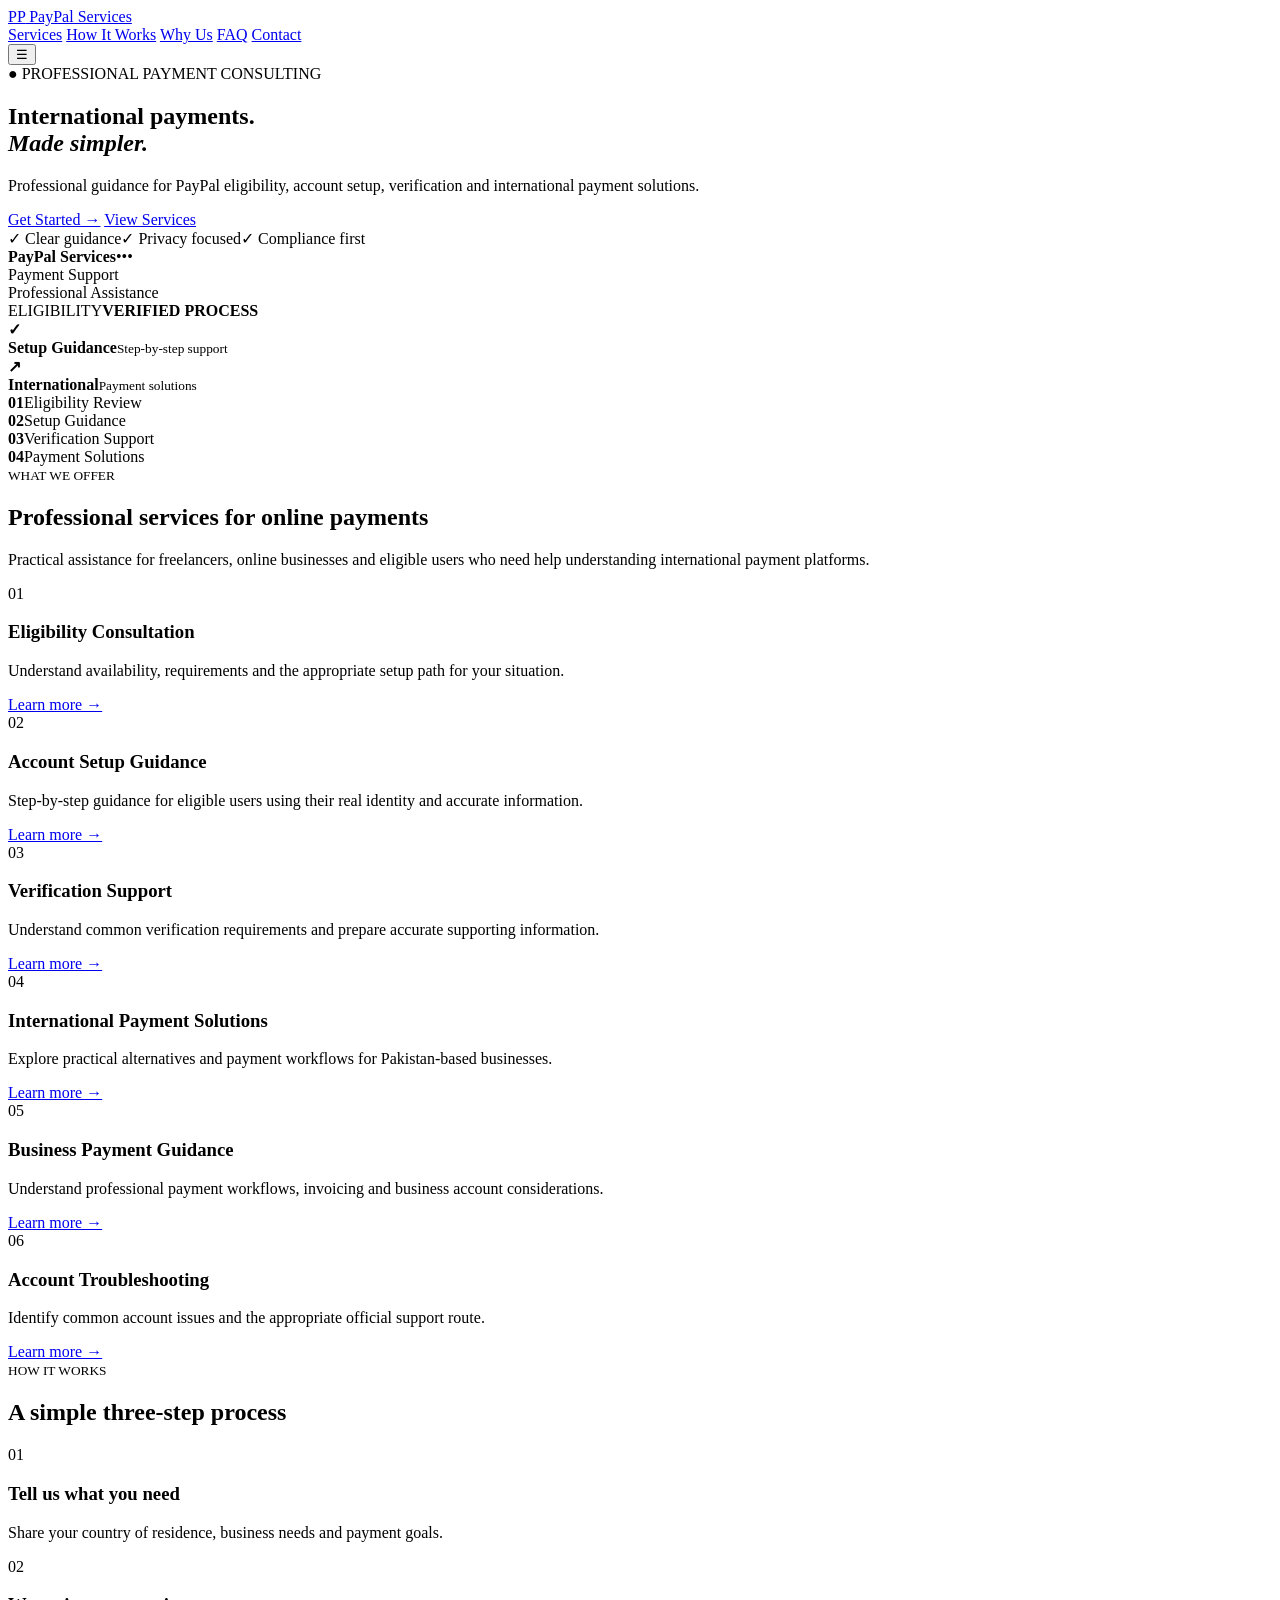
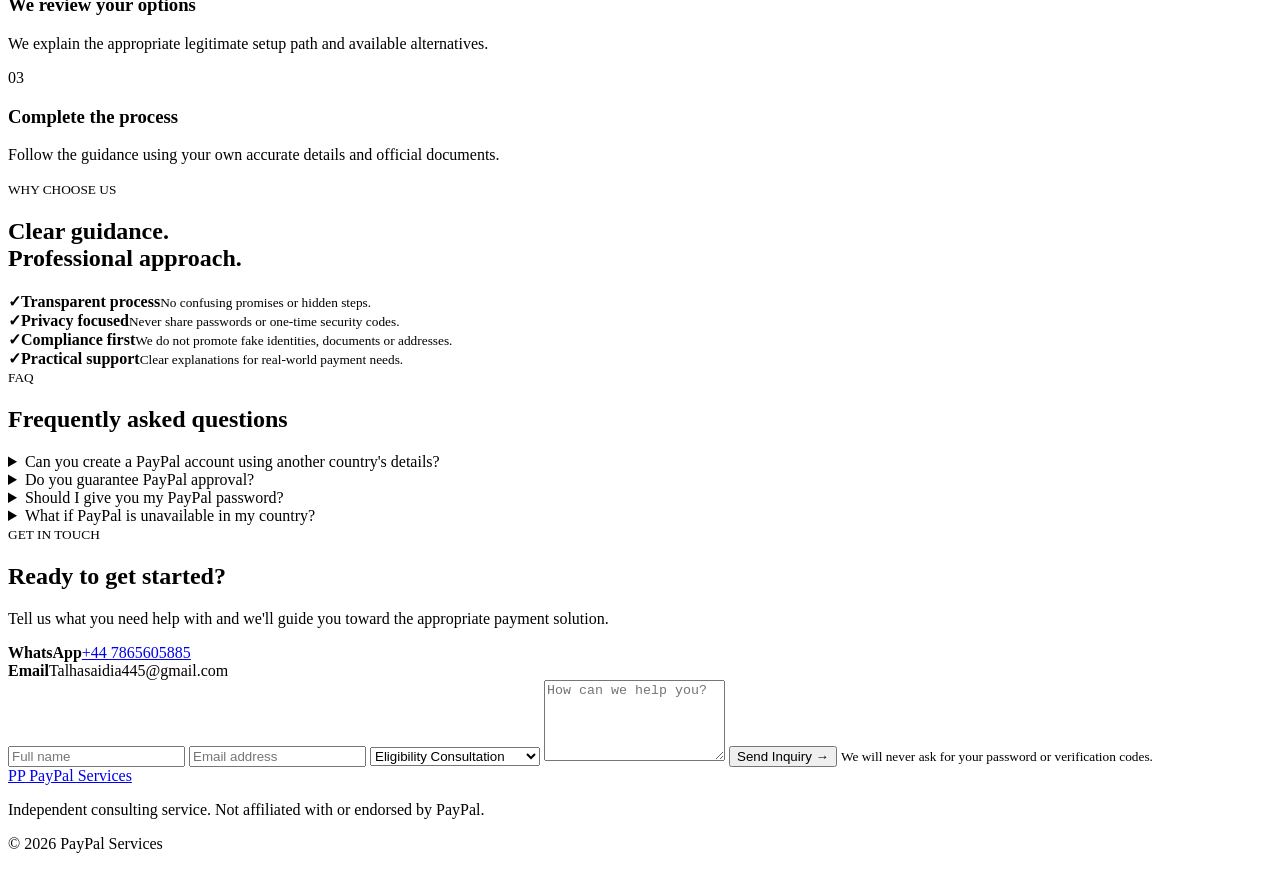
==== index.html @ 39518a96 "Rename index[1].html to index.html" ====
<!DOCTYPE html>
<html lang="en">
<head>
<meta charset="UTF-8">
<meta name="viewport" content="width=device-width, initial-scale=1.0">
<title>PayPal Services | Professional Payment Assistance</title>
<link rel="stylesheet" href="style.css">
</head>
<body>
<header>
  <div class="nav-wrap">
    <a class="logo" href="#home"><span>PP</span> PayPal Services</a>
    <nav>
      <a href="#services">Services</a>
      <a href="#how">How It Works</a>
      <a href="#about">Why Us</a>
      <a href="#faq">FAQ</a>
      <a class="nav-btn" href="#contact">Contact</a>
    </nav>
    <button class="hamburger">☰</button>
  </div>
</header>

<section id="home" class="hero">
  <div class="hero-inner">
    <div class="hero-text">
      <div class="pill">● PROFESSIONAL PAYMENT CONSULTING</div>
      <h1>International payments.<br><em>Made simpler.</em></h1>
      <p>Professional guidance for PayPal eligibility, account setup, verification and international payment solutions.</p>
      <div class="buttons">
        <a class="btn main" href="#contact">Get Started →</a>
        <a class="btn light" href="#services">View Services</a>
      </div>
      <div class="trust">
        <span>✓ Clear guidance</span><span>✓ Privacy focused</span><span>✓ Compliance first</span>
      </div>
    </div>
    <div class="hero-visual">
      <div class="orb"></div>
      <div class="payment-card">
        <div class="card-head"><b>PayPal Services</b><span>•••</span></div>
        <div class="card-title">Payment Support</div>
        <div class="card-number">Professional Assistance</div>
        <div class="card-bottom"><span>ELIGIBILITY</span><strong>VERIFIED PROCESS</strong></div>
      </div>
      <div class="floating f1"><b>✓</b><div><strong>Setup Guidance</strong><small>Step-by-step support</small></div></div>
      <div class="floating f2"><b>↗</b><div><strong>International</strong><small>Payment solutions</small></div></div>
    </div>
  </div>
</section>

<section class="stats">
  <div><strong>01</strong><span>Eligibility Review</span></div>
  <div><strong>02</strong><span>Setup Guidance</span></div>
  <div><strong>03</strong><span>Verification Support</span></div>
  <div><strong>04</strong><span>Payment Solutions</span></div>
</section>

<section id="services" class="section">
  <div class="heading">
    <div><small>WHAT WE OFFER</small><h2>Professional services for online payments</h2></div>
    <p>Practical assistance for freelancers, online businesses and eligible users who need help understanding international payment platforms.</p>
  </div>
  <div class="service-grid">
    <article><span class="num">01</span><h3>Eligibility Consultation</h3><p>Understand availability, requirements and the appropriate setup path for your situation.</p><a href="#contact">Learn more →</a></article>
    <article><span class="num">02</span><h3>Account Setup Guidance</h3><p>Step-by-step guidance for eligible users using their real identity and accurate information.</p><a href="#contact">Learn more →</a></article>
    <article><span class="num">03</span><h3>Verification Support</h3><p>Understand common verification requirements and prepare accurate supporting information.</p><a href="#contact">Learn more →</a></article>
    <article><span class="num">04</span><h3>International Payment Solutions</h3><p>Explore practical alternatives and payment workflows for Pakistan-based businesses.</p><a href="#contact">Learn more →</a></article>
    <article><span class="num">05</span><h3>Business Payment Guidance</h3><p>Understand professional payment workflows, invoicing and business account considerations.</p><a href="#contact">Learn more →</a></article>
    <article><span class="num">06</span><h3>Account Troubleshooting</h3><p>Identify common account issues and the appropriate official support route.</p><a href="#contact">Learn more →</a></article>
  </div>
</section>

<section id="how" class="dark-section">
  <div class="heading white">
    <div><small>HOW IT WORKS</small><h2>A simple three-step process</h2></div>
  </div>
  <div class="steps">
    <div><span>01</span><h3>Tell us what you need</h3><p>Share your country of residence, business needs and payment goals.</p></div>
    <div><span>02</span><h3>We review your options</h3><p>We explain the appropriate legitimate setup path and available alternatives.</p></div>
    <div><span>03</span><h3>Complete the process</h3><p>Follow the guidance using your own accurate details and official documents.</p></div>
  </div>
</section>

<section id="about" class="section why">
  <div>
    <small>WHY CHOOSE US</small>
    <h2>Clear guidance.<br>Professional approach.</h2>
  </div>
  <div class="why-list">
    <div><b>✓</b><span><strong>Transparent process</strong><small>No confusing promises or hidden steps.</small></span></div>
    <div><b>✓</b><span><strong>Privacy focused</strong><small>Never share passwords or one-time security codes.</small></span></div>
    <div><b>✓</b><span><strong>Compliance first</strong><small>We do not promote fake identities, documents or addresses.</small></span></div>
    <div><b>✓</b><span><strong>Practical support</strong><small>Clear explanations for real-world payment needs.</small></span></div>
  </div>
</section>

<section id="faq" class="faq section">
  <div class="heading"><div><small>FAQ</small><h2>Frequently asked questions</h2></div></div>
  <details><summary>Can you create a PayPal account using another country's details?</summary><p>No. Our service focuses on legitimate setups. Users should provide their actual country of residence and accurate information.</p></details>
  <details><summary>Do you guarantee PayPal approval?</summary><p>No. Account approval and verification are controlled by the payment provider.</p></details>
  <details><summary>Should I give you my PayPal password?</summary><p>No. Never share your password, OTP, security answers or authentication codes with anyone.</p></details>
  <details><summary>What if PayPal is unavailable in my country?</summary><p>We can discuss alternative international payment solutions that may be appropriate for your circumstances.</p></details>
</section>

<section id="contact" class="contact">
  <div>
    <small>GET IN TOUCH</small>
    <h2>Ready to get started?</h2>
    <p>Tell us what you need help with and we'll guide you toward the appropriate payment solution.</p>
    <div class="contact-info">
      <div><b>WhatsApp</b><a href="https://wa.me/447865605885" target="_blank"><span>+44 7865605885</span></a></div>
      <div><b>Email</b><span>Talhasaidia445@gmail.com</span></div>
    </div>
  </div>
  <form onsubmit="sendMessage(event)">
    <input id="name" required placeholder="Full name">
    <input id="email" type="email" required placeholder="Email address">
    <select id="service"><option>Eligibility Consultation</option><option>Account Setup Guidance</option><option>Verification Support</option><option>Payment Solutions</option><option>Other</option></select>
    <textarea id="message" required placeholder="How can we help you?" rows="5"></textarea>
    <button class="btn main" type="submit">Send Inquiry →</button>
    <small>We will never ask for your password or verification codes.</small>
  </form>
</section>

<footer>
  <a class="logo" href="#home"><span>PP</span> PayPal Services</a>
  <p>Independent consulting service. Not affiliated with or endorsed by PayPal.</p>
  <p>© 2026 PayPal Services</p>
</footer>
<script src="script.js"></script>
</body>
</html>
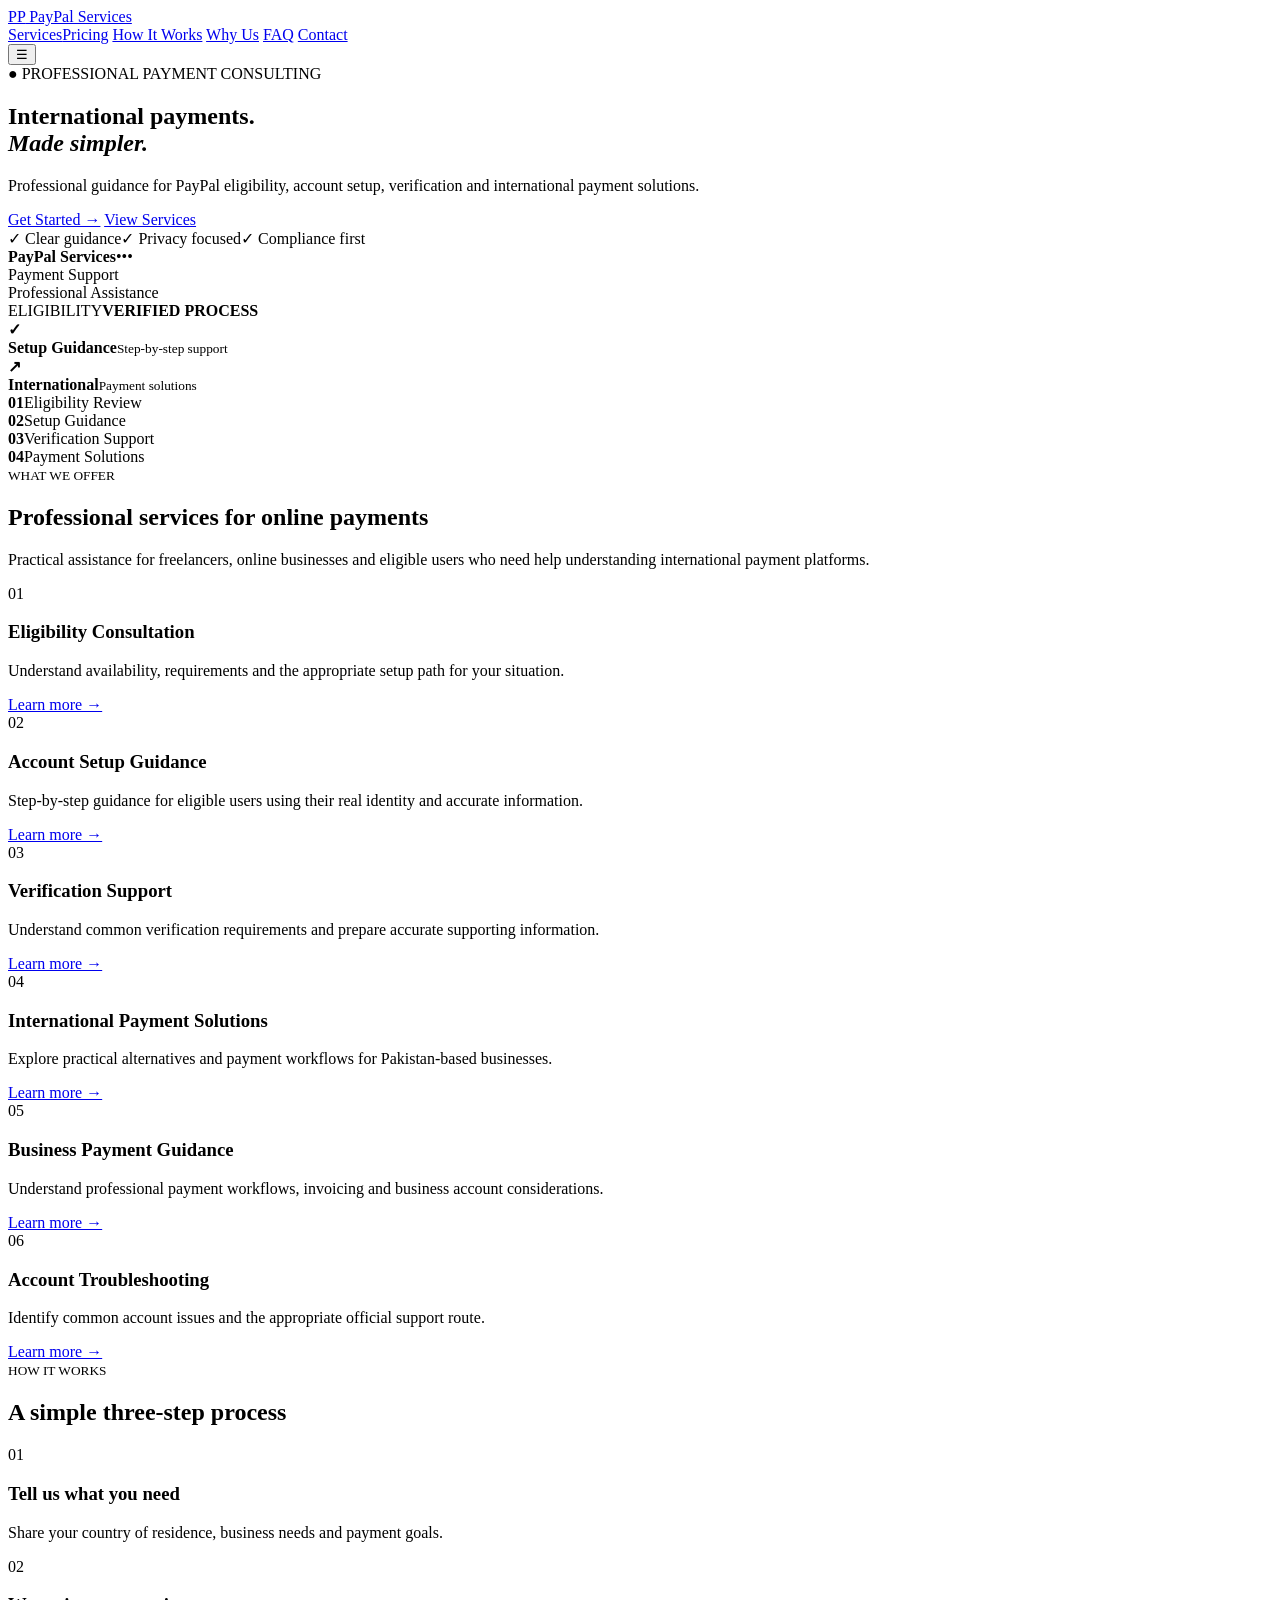
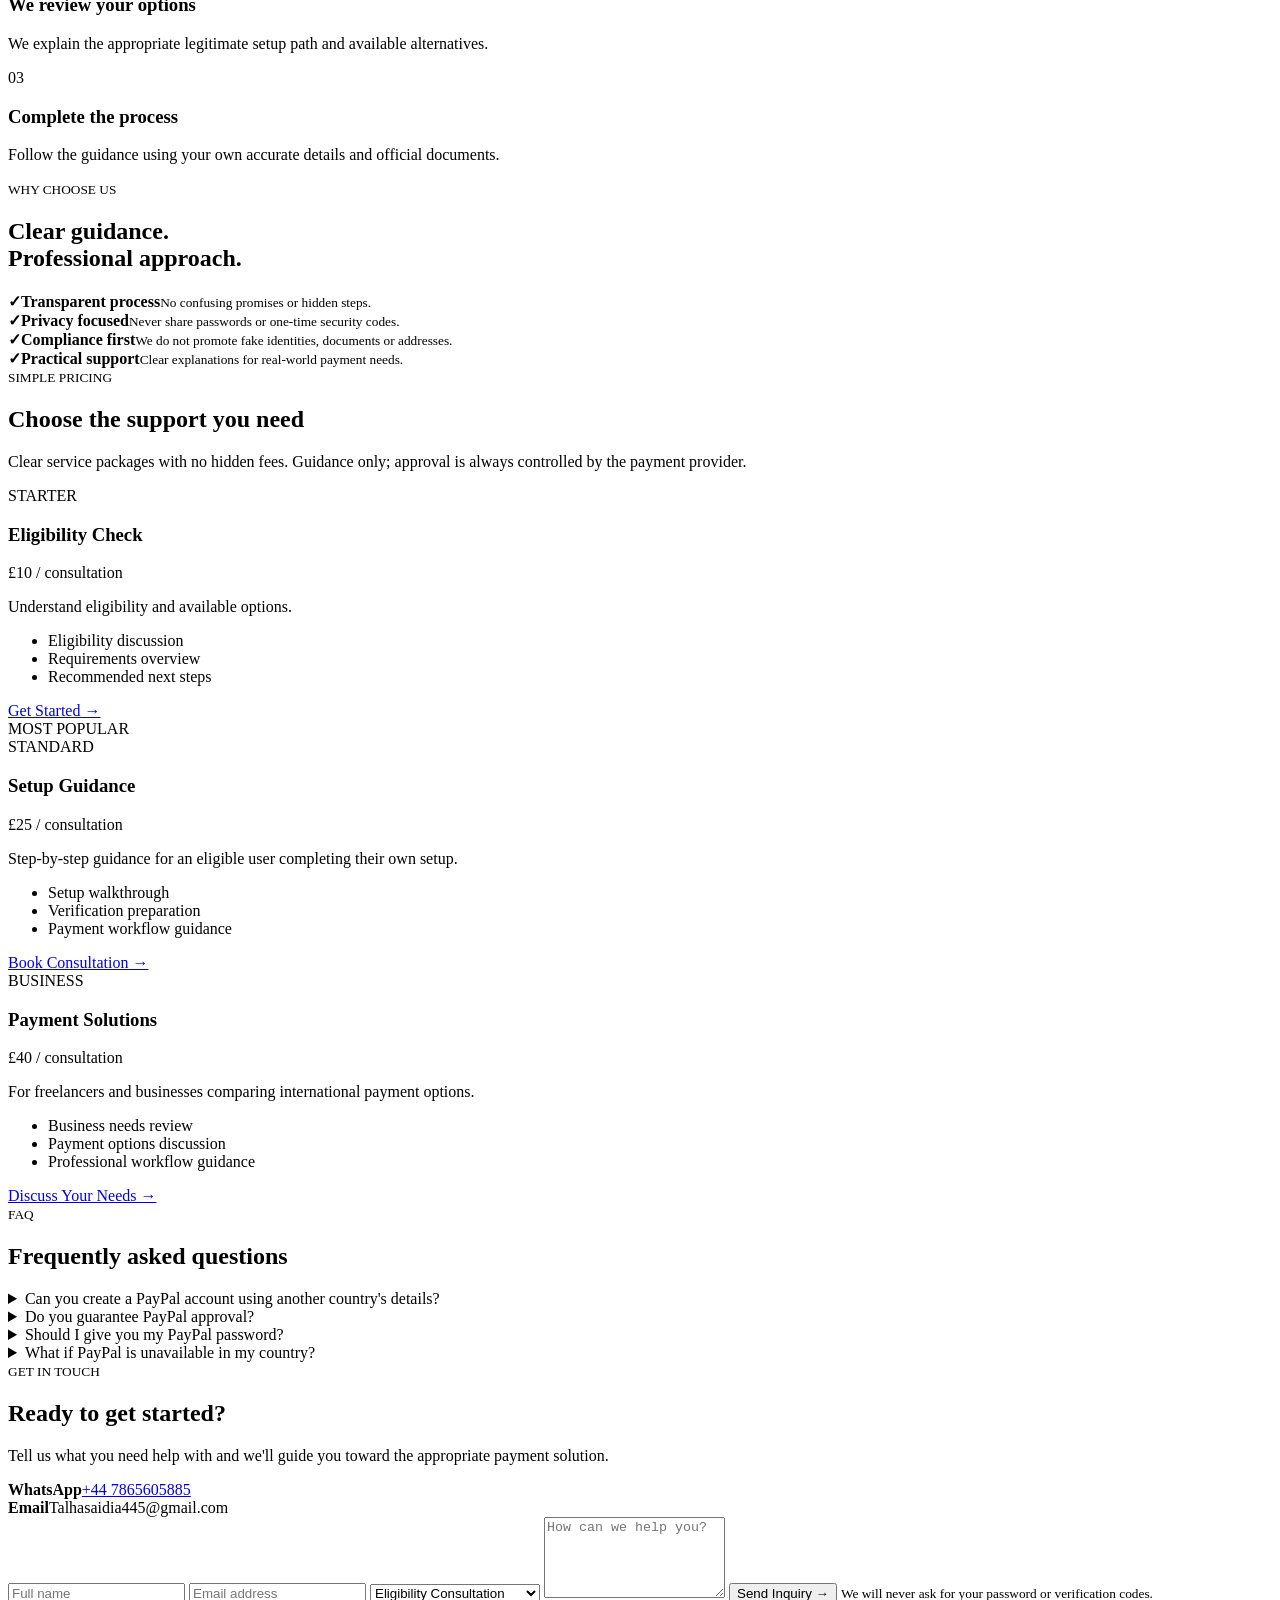
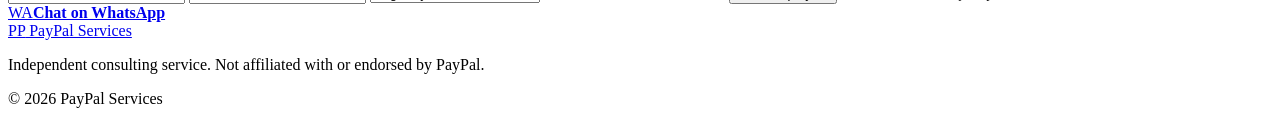
==== commit 65bc499a: "Rename index[1].html to index.html" ====
--- a/index.html
+++ b/index.html
@@ -11,7 +11,7 @@
   <div class="nav-wrap">
     <a class="logo" href="#home"><span>PP</span> PayPal Services</a>
     <nav>
-      <a href="#services">Services</a>
+      <a href="#services">Services</a><a href="#pricing">Pricing</a>
       <a href="#how">How It Works</a>
       <a href="#about">Why Us</a>
       <a href="#faq">FAQ</a>
@@ -95,7 +95,13 @@
   </div>
 </section>
 
-<section id="faq" class="faq section">
+<section id="pricing" class="section pricing-section">
+<div class="heading"><div><small>SIMPLE PRICING</small><h2>Choose the support you need</h2></div><p>Clear service packages with no hidden fees. Guidance only; approval is always controlled by the payment provider.</p></div>
+<div class="pricing-grid">
+<article class="price-card"><div class="price-label">STARTER</div><h3>Eligibility Check</h3><div class="price">£10 <span>/ consultation</span></div><p>Understand eligibility and available options.</p><ul><li>Eligibility discussion</li><li>Requirements overview</li><li>Recommended next steps</li></ul><a class="price-btn" href="#contact">Get Started →</a></article>
+<article class="price-card featured"><div class="popular">MOST POPULAR</div><div class="price-label">STANDARD</div><h3>Setup Guidance</h3><div class="price">£25 <span>/ consultation</span></div><p>Step-by-step guidance for an eligible user completing their own setup.</p><ul><li>Setup walkthrough</li><li>Verification preparation</li><li>Payment workflow guidance</li></ul><a class="price-btn" href="#contact">Book Consultation →</a></article>
+<article class="price-card"><div class="price-label">BUSINESS</div><h3>Payment Solutions</h3><div class="price">£40 <span>/ consultation</span></div><p>For freelancers and businesses comparing international payment options.</p><ul><li>Business needs review</li><li>Payment options discussion</li><li>Professional workflow guidance</li></ul><a class="price-btn" href="#contact">Discuss Your Needs →</a></article>
+</div></section><section id="faq" class="faq section">
   <div class="heading"><div><small>FAQ</small><h2>Frequently asked questions</h2></div></div>
   <details><summary>Can you create a PayPal account using another country's details?</summary><p>No. Our service focuses on legitimate setups. Users should provide their actual country of residence and accurate information.</p></details>
   <details><summary>Do you guarantee PayPal approval?</summary><p>No. Account approval and verification are controlled by the payment provider.</p></details>
@@ -123,7 +129,7 @@
   </form>
 </section>
 
-<footer>
+<a class="whatsapp-float" href="https://wa.me/447865605885?text=Hello%20PayPal%20Services%2C%20I%20would%20like%20a%20consultation." target="_blank" aria-label="Chat on WhatsApp"><span>WA</span><b>Chat on WhatsApp</b></a><footer>
   <a class="logo" href="#home"><span>PP</span> PayPal Services</a>
   <p>Independent consulting service. Not affiliated with or endorsed by PayPal.</p>
   <p>© 2026 PayPal Services</p>
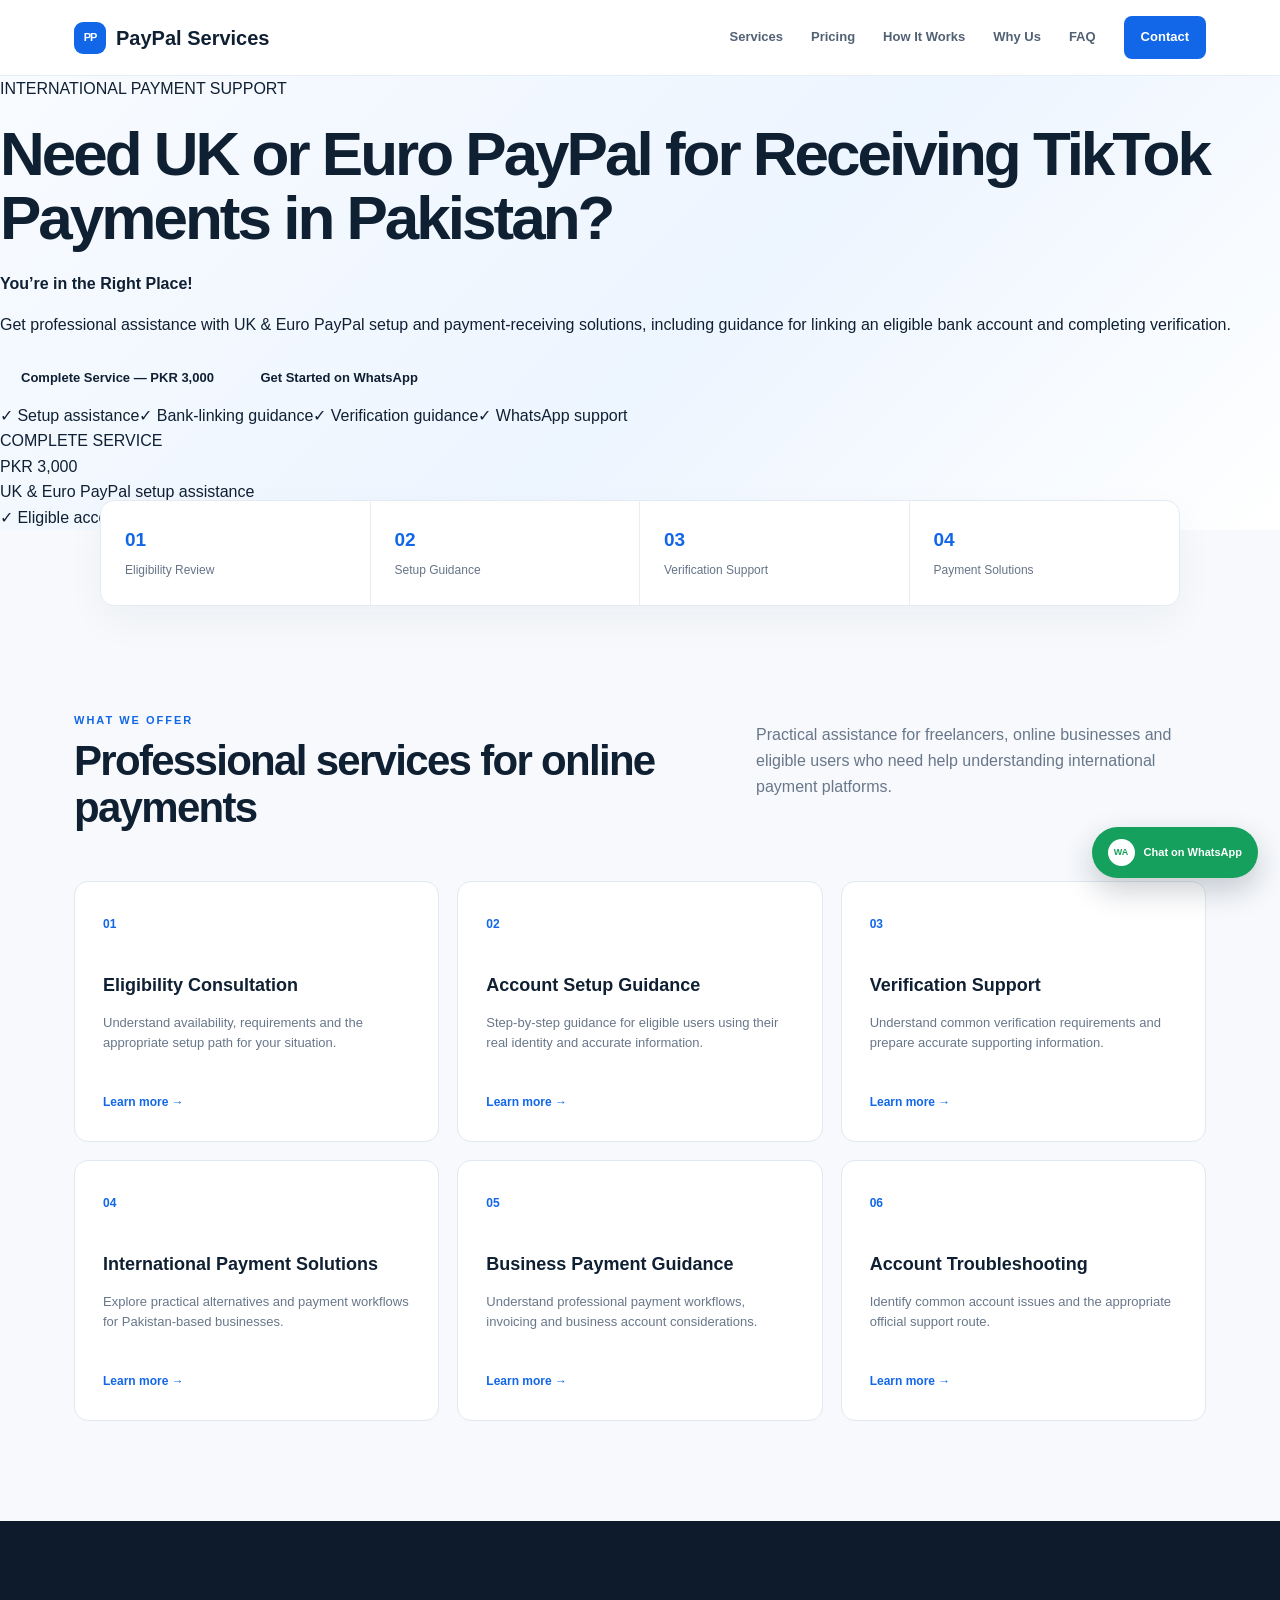
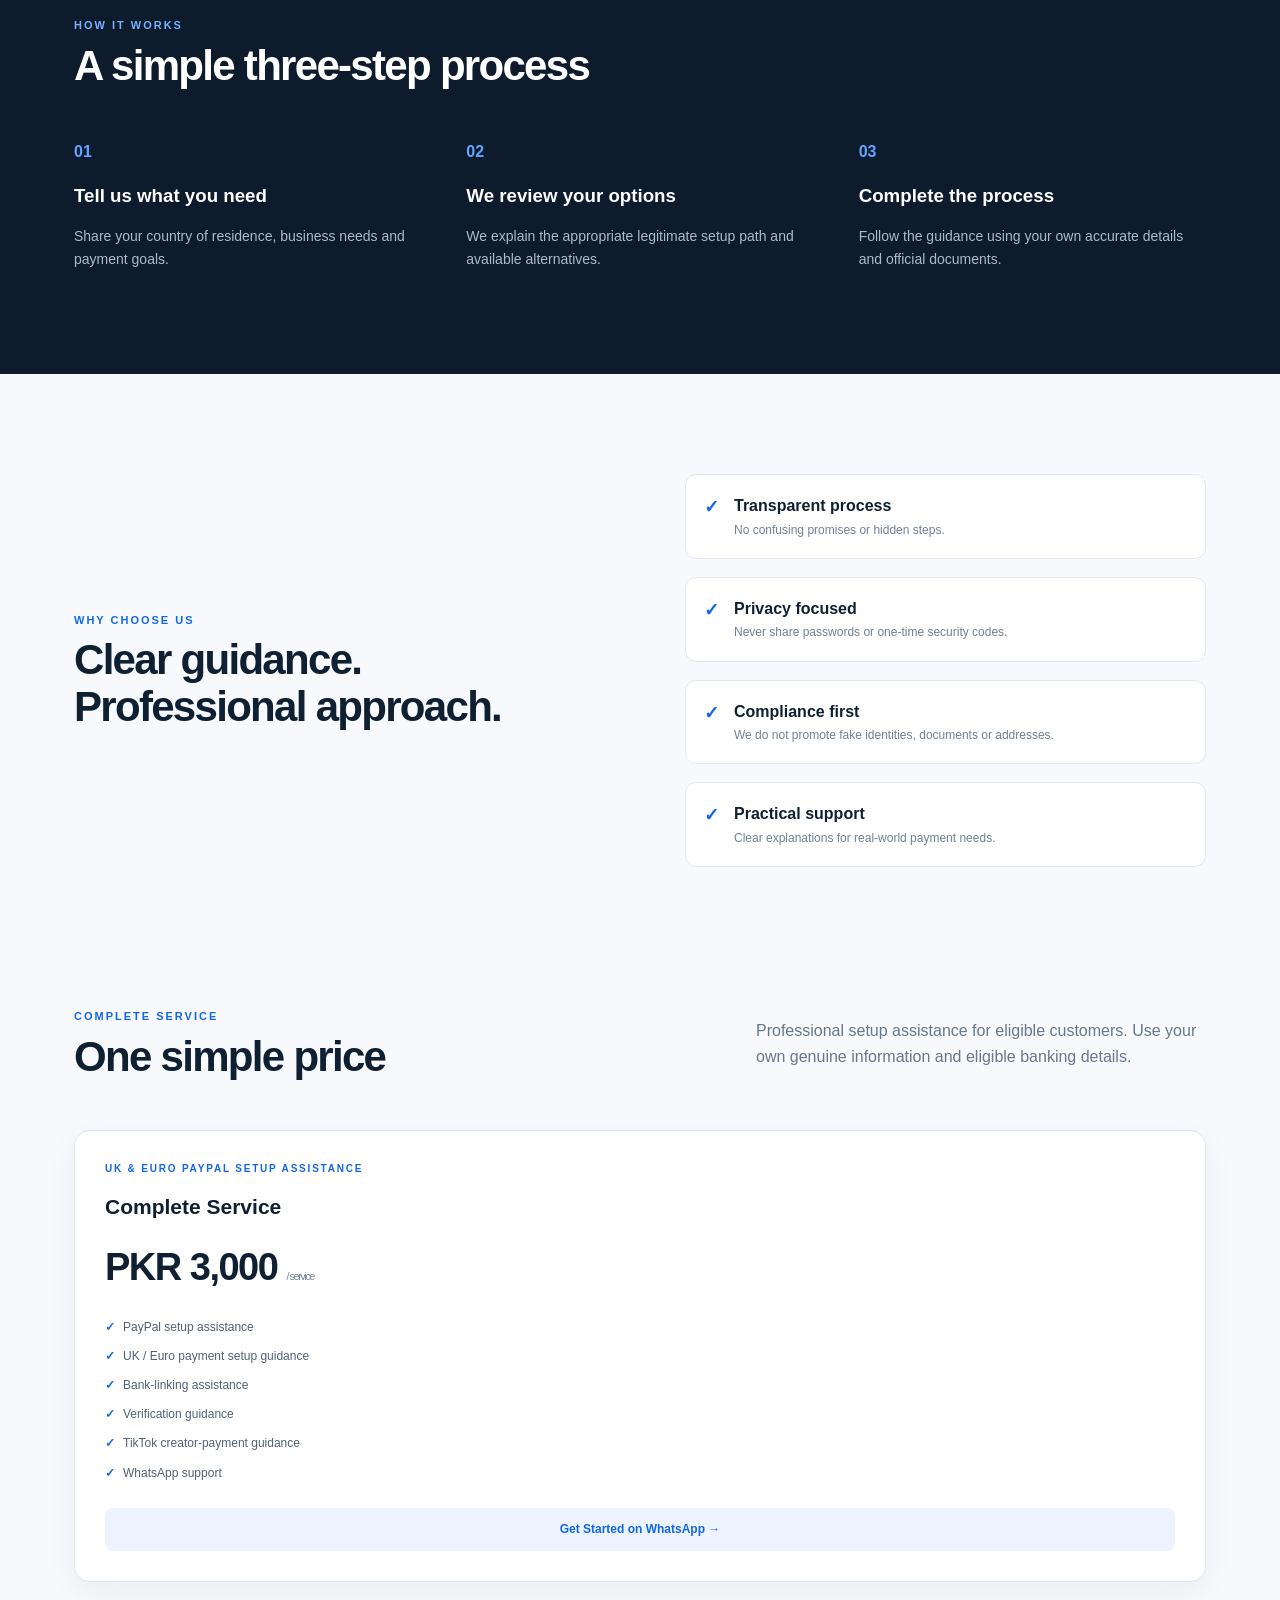
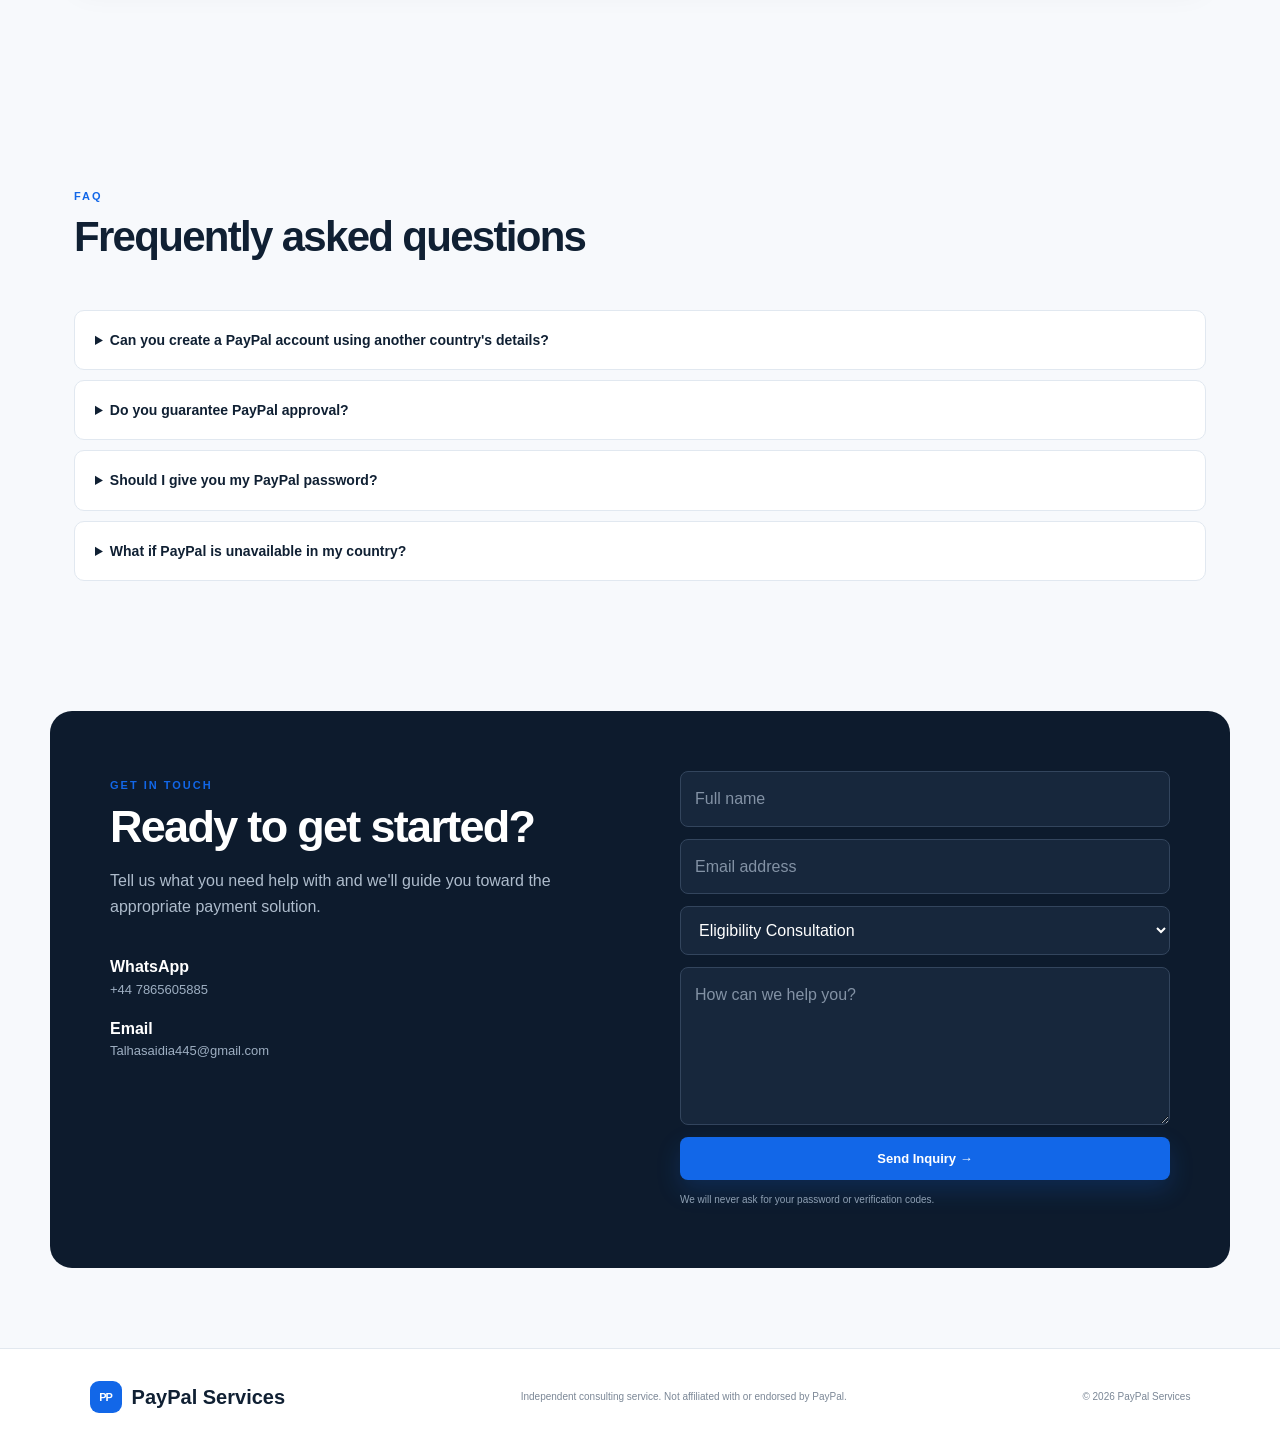
==== commit c9f4a531: "Rename index[1].html to index.html" ====
--- a/index.html
+++ b/index.html
@@ -22,31 +22,23 @@
 </header>
 
 <section id="home" class="hero">
-  <div class="hero-inner">
-    <div class="hero-text">
-      <div class="pill">● PROFESSIONAL PAYMENT CONSULTING</div>
-      <h1>International payments.<br><em>Made simpler.</em></h1>
-      <p>Professional guidance for PayPal eligibility, account setup, verification and international payment solutions.</p>
-      <div class="buttons">
-        <a class="btn main" href="#contact">Get Started →</a>
-        <a class="btn light" href="#services">View Services</a>
-      </div>
-      <div class="trust">
-        <span>✓ Clear guidance</span><span>✓ Privacy focused</span><span>✓ Compliance first</span>
-      </div>
-    </div>
-    <div class="hero-visual">
-      <div class="orb"></div>
-      <div class="payment-card">
-        <div class="card-head"><b>PayPal Services</b><span>•••</span></div>
-        <div class="card-title">Payment Support</div>
-        <div class="card-number">Professional Assistance</div>
-        <div class="card-bottom"><span>ELIGIBILITY</span><strong>VERIFIED PROCESS</strong></div>
-      </div>
-      <div class="floating f1"><b>✓</b><div><strong>Setup Guidance</strong><small>Step-by-step support</small></div></div>
-      <div class="floating f2"><b>↗</b><div><strong>International</strong><small>Payment solutions</small></div></div>
-    </div>
+<div class="hero-copy">
+  <div class="eyebrow">INTERNATIONAL PAYMENT SUPPORT</div>
+  <h1>Need UK or Euro PayPal for Receiving TikTok Payments in Pakistan?</h1>
+  <p class="hero-lead"><strong>You’re in the Right Place!</strong></p>
+  <p>Get professional assistance with UK &amp; Euro PayPal setup and payment-receiving solutions, including guidance for linking an eligible bank account and completing verification.</p>
+  <div class="hero-actions">
+    <a class="btn primary" href="#pricing">Complete Service — PKR 3,000</a>
+    <a class="btn secondary" href="https://wa.me/447865605885?text=Hello%20PayPal%20Services%2C%20I%20want%20to%20discuss%20the%20UK%20or%20Euro%20PayPal%20setup%20service." target="_blank">Get Started on WhatsApp</a>
   </div>
+  <div class="hero-points"><span>✓ Setup assistance</span><span>✓ Bank-linking guidance</span><span>✓ Verification guidance</span><span>✓ WhatsApp support</span></div>
+</div>
+<div class="hero-card">
+  <div class="mini-label">COMPLETE SERVICE</div>
+  <div class="hero-price">PKR 3,000</div>
+  <div class="mini-note">UK &amp; Euro PayPal setup assistance</div>
+  <div class="mini-list"><span>✓ Eligible account guidance</span><span>✓ Payment receiving guidance</span><span>✓ Verification preparation</span></div>
+</div>
 </section>
 
 <section class="stats">
@@ -96,12 +88,27 @@
 </section>
 
 <section id="pricing" class="section pricing-section">
-<div class="heading"><div><small>SIMPLE PRICING</small><h2>Choose the support you need</h2></div><p>Clear service packages with no hidden fees. Guidance only; approval is always controlled by the payment provider.</p></div>
-<div class="pricing-grid">
-<article class="price-card"><div class="price-label">STARTER</div><h3>Eligibility Check</h3><div class="price">£10 <span>/ consultation</span></div><p>Understand eligibility and available options.</p><ul><li>Eligibility discussion</li><li>Requirements overview</li><li>Recommended next steps</li></ul><a class="price-btn" href="#contact">Get Started →</a></article>
-<article class="price-card featured"><div class="popular">MOST POPULAR</div><div class="price-label">STANDARD</div><h3>Setup Guidance</h3><div class="price">£25 <span>/ consultation</span></div><p>Step-by-step guidance for an eligible user completing their own setup.</p><ul><li>Setup walkthrough</li><li>Verification preparation</li><li>Payment workflow guidance</li></ul><a class="price-btn" href="#contact">Book Consultation →</a></article>
-<article class="price-card"><div class="price-label">BUSINESS</div><h3>Payment Solutions</h3><div class="price">£40 <span>/ consultation</span></div><p>For freelancers and businesses comparing international payment options.</p><ul><li>Business needs review</li><li>Payment options discussion</li><li>Professional workflow guidance</li></ul><a class="price-btn" href="#contact">Discuss Your Needs →</a></article>
-</div></section><section id="faq" class="faq section">
+  <div class="heading">
+    <div><small>COMPLETE SERVICE</small><h2>One simple price</h2></div>
+    <p>Professional setup assistance for eligible customers. Use your own genuine information and eligible banking details.</p>
+  </div>
+  <div class="single-price-wrap">
+    <article class="price-card single-price">
+      <div class="price-label">UK &amp; EURO PAYPAL SETUP ASSISTANCE</div>
+      <h3>Complete Service</h3>
+      <div class="price">PKR 3,000 <span>/ service</span></div>
+      <ul>
+        <li>PayPal setup assistance</li>
+        <li>UK / Euro payment setup guidance</li>
+        <li>Bank-linking assistance</li>
+        <li>Verification guidance</li>
+        <li>TikTok creator-payment guidance</li>
+        <li>WhatsApp support</li>
+      </ul>
+      <a class="price-btn" href="https://wa.me/447865605885?text=Hello%20PayPal%20Services%2C%20I%20want%20the%20PKR%203%2C000%20UK%20or%20Euro%20PayPal%20setup%20assistance." target="_blank">Get Started on WhatsApp →</a>
+    </article>
+  </div>
+</section><section id="faq" class="faq section">
   <div class="heading"><div><small>FAQ</small><h2>Frequently asked questions</h2></div></div>
   <details><summary>Can you create a PayPal account using another country's details?</summary><p>No. Our service focuses on legitimate setups. Users should provide their actual country of residence and accurate information.</p></details>
   <details><summary>Do you guarantee PayPal approval?</summary><p>No. Account approval and verification are controlled by the payment provider.</p></details>
--- a/style.css
+++ b/style.css
@@ -0,0 +1,3 @@
+@import url('https://fonts.googleapis.com/css2?family=Inter:wght@400;500;600;700;800&display=swap');
+*{box-sizing:border-box}html{scroll-behavior:smooth}body{margin:0;font-family:Inter,Arial,sans-serif;color:#102033;background:#f7f9fc;line-height:1.6}a{text-decoration:none;color:inherit}header{height:76px;background:#fff;border-bottom:1px solid #e7edf4;position:sticky;top:0;z-index:20}.nav-wrap{max-width:1180px;height:100%;margin:auto;padding:0 24px;display:flex;align-items:center;justify-content:space-between}.logo{font-size:20px;font-weight:800;display:flex;align-items:center;gap:10px}.logo span{display:grid;place-items:center;width:32px;height:32px;border-radius:9px;background:#1267e8;color:#fff;font-size:11px;letter-spacing:-1px}.nav-wrap nav{display:flex;align-items:center;gap:28px;color:#526174;font-size:13px;font-weight:600}.nav-btn{background:#1267e8;color:#fff;padding:11px 17px;border-radius:8px}.hamburger{display:none;border:0;background:transparent;font-size:25px}.hero{background:linear-gradient(135deg,#f8fbff 0%,#edf5ff 55%,#fff 100%);overflow:hidden}.hero-inner{max-width:1180px;margin:auto;padding:86px 24px 100px;display:grid;grid-template-columns:1.05fr .95fr;align-items:center;gap:60px}.pill{display:inline-block;color:#1267e8;background:#e7f0ff;border-radius:50px;padding:8px 13px;font-size:10px;font-weight:800;letter-spacing:1.4px}.hero h1{font-size:62px;line-height:1.04;letter-spacing:-3px;margin:20px 0}.hero h1 em{font-style:normal;color:#1267e8}.hero-text>p{max-width:620px;color:#627084;font-size:18px}.buttons{display:flex;gap:12px;margin:30px 0}.btn{display:inline-block;padding:14px 21px;border-radius:8px;font-size:13px;font-weight:800;border:0;cursor:pointer}.btn.main{background:#1267e8;color:#fff;box-shadow:0 10px 25px #1267e833}.btn.light{background:#fff;color:#1267e8;border:1px solid #dce6f2}.trust{display:flex;gap:20px;flex-wrap:wrap;font-size:11px;font-weight:700;color:#637185}.hero-visual{height:430px;position:relative}.orb{position:absolute;width:390px;height:390px;border-radius:50%;right:10px;top:20px;background:radial-gradient(circle,#d7eaff,#edf5ff 58%,transparent 59%)}.payment-card{position:absolute;width:380px;height:235px;right:35px;top:100px;border-radius:20px;padding:28px;background:linear-gradient(135deg,#0d1e35,#165bc0);color:#fff;box-shadow:0 30px 55px #0c2a5b38;transform:rotate(-5deg)}.card-head{display:flex;justify-content:space-between;font-size:14px}.card-title{font-size:27px;font-weight:800;margin-top:42px}.card-number{color:#c8dcff;font-size:13px;margin-top:6px}.card-bottom{position:absolute;bottom:25px;left:28px;right:28px;display:flex;justify-content:space-between;font-size:9px;letter-spacing:1px;color:#b8d0f5}.floating{position:absolute;background:#fff;border:1px solid #e2e9f1;border-radius:13px;padding:13px 16px;display:flex;align-items:center;gap:11px;box-shadow:0 15px 40px #10203318;font-size:12px}.floating b{display:grid;place-items:center;width:32px;height:32px;border-radius:9px;background:#e8f1ff;color:#1267e8}.floating small{display:block;color:#8190a2;margin-top:2px}.f1{left:0;top:80px}.f2{right:0;bottom:50px}.stats{max-width:1080px;margin:-30px auto 0;position:relative;background:#fff;border:1px solid #e5ebf2;border-radius:14px;display:grid;grid-template-columns:repeat(4,1fr);box-shadow:0 15px 40px #12233b0b}.stats div{padding:24px;border-right:1px solid #e7edf3}.stats div:last-child{border:0}.stats strong{display:block;color:#1267e8;font-size:19px}.stats span{font-size:12px;color:#667488}.section{max-width:1180px;margin:auto;padding:100px 24px}.heading{display:flex;justify-content:space-between;gap:60px;margin-bottom:45px}.heading h2,.why h2,.contact h2{font-size:42px;line-height:1.12;letter-spacing:-1.7px;margin:5px 0}.heading small,.why>div>small,.contact>div>small{font-size:11px;letter-spacing:2px;font-weight:800;color:#1267e8}.heading>p{max-width:450px;color:#68778a}.service-grid{display:grid;grid-template-columns:repeat(3,1fr);gap:18px}.service-grid article{background:#fff;border:1px solid #e1e8f0;border-radius:14px;padding:28px;transition:.2s}.service-grid article:hover{transform:translateY(-4px);box-shadow:0 18px 35px #10203312}.num{color:#1267e8;font-size:12px;font-weight:800}.service-grid h3{font-size:18px;margin:35px 0 8px}.service-grid p{color:#68778a;font-size:13px;min-height:62px}.service-grid a{color:#1267e8;font-size:12px;font-weight:800}.dark-section{background:#0d1b2d;color:#fff;padding:90px max(24px,calc((100% - 1132px)/2))}.white small{color:#77b0ff}.white h2{color:#fff}.steps{display:grid;grid-template-columns:repeat(3,1fr);gap:45px}.steps span{color:#62a5ff;font-weight:800}.steps h3{margin:17px 0 6px}.steps p{color:#adbacb;font-size:14px}.why{display:grid;grid-template-columns:1fr 1fr;gap:90px;align-items:center}.why-list{display:grid;gap:18px}.why-list>div{display:flex;gap:15px;align-items:flex-start;background:#fff;border:1px solid #e2e8f0;border-radius:11px;padding:18px}.why-list b{color:#1267e8;font-size:18px}.why-list strong,.why-list small{display:block}.why-list small{color:#718094;font-size:12px;margin-top:2px}.faq details{background:#fff;border:1px solid #e1e8f0;border-radius:10px;margin:10px 0;padding:18px 20px}.faq summary{font-size:14px;font-weight:700;cursor:pointer}.faq details p{color:#68778a;font-size:13px}.contact{max-width:1180px;margin:20px auto 80px;padding:60px;border-radius:22px;background:#0d1b2d;color:#fff;display:grid;grid-template-columns:1fr 1fr;gap:80px}.contact h2{font-size:45px}.contact p{color:#aebccc}.contact-info{margin-top:35px;display:grid;gap:15px}.contact-info b,.contact-info span{display:block}.contact-info span{color:#9eafc2;font-size:13px}.contact form{display:grid;gap:12px}.contact input,.contact select,.contact textarea{width:100%;font:inherit;background:#17273c;color:#fff;border:1px solid #33455d;border-radius:8px;padding:14px}.contact input::placeholder,.contact textarea::placeholder{color:#8392a5}.contact form small{color:#8fa0b4;font-size:10px}footer{background:#fff;border-top:1px solid #e2e8ef;padding:32px 7%;display:flex;gap:25px;align-items:center;justify-content:space-between;flex-wrap:wrap}footer p{font-size:10px;color:#7b8796;margin:0}@media(max-width:850px){.nav-wrap nav{display:none}.hamburger{display:block}.hero-inner{grid-template-columns:1fr;padding-top:55px}.hero h1{font-size:48px}.hero-visual{height:350px}.payment-card{width:320px;right:5%;}.floating.f1{left:0}.stats{margin:0 18px;grid-template-columns:1fr 1fr}.stats div:nth-child(2){border-right:0}.service-grid,.steps,.why,.contact{grid-template-columns:1fr}.heading{display:block}.heading>p{margin-top:18px}.section{padding:70px 22px}.contact{margin:20px;padding:38px 25px}.contact h2,.heading h2,.why h2{font-size:34px}}@media(max-width:480px){.hero h1{font-size:40px}.hero-visual{transform:scale(.86);transform-origin:center}.buttons{flex-direction:column}.stats{font-size:11px}.stats div{padding:17px}.payment-card{right:-15px}.floating.f2{right:-10px}}
+.pricing-section{padding-top:35px}.pricing-grid{display:grid;grid-template-columns:repeat(3,1fr);gap:18px}.price-card{position:relative;background:#fff;border:1px solid #dfe7f0;border-radius:16px;padding:30px;box-shadow:0 10px 30px rgba(16,32,51,.05)}.price-card.featured{border:2px solid #1267e8;box-shadow:0 20px 45px rgba(18,103,232,.14)}.price-label{font-size:10px;letter-spacing:1.8px;font-weight:800;color:#1267e8}.price-card h3{font-size:21px;margin:13px 0}.price{font-size:38px;font-weight:800;letter-spacing:-1.5px}.price span{font-size:11px;color:#77869a;font-weight:500}.price-card p{font-size:13px;color:#68778a;min-height:50px}.price-card ul{list-style:none;padding:0;margin:20px 0 25px;display:grid;gap:10px;font-size:12px;color:#526174}.price-card li:before{content:"✓";color:#1267e8;font-weight:800;margin-right:8px}.price-btn{display:block;text-align:center;background:#edf4ff;color:#1267e8;padding:12px;border-radius:8px;font-size:12px;font-weight:800}.featured .price-btn{background:#1267e8;color:#fff}.popular{position:absolute;top:-12px;right:18px;background:#1267e8;color:#fff;border-radius:20px;padding:5px 10px;font-size:8px;font-weight:800;letter-spacing:1px}.whatsapp-float{position:fixed;right:22px;bottom:22px;z-index:50;display:flex;align-items:center;gap:9px;background:#16a05d;color:#fff;padding:12px 16px;border-radius:50px;box-shadow:0 12px 30px rgba(16,32,51,.22);font-size:11px;font-weight:800}.whatsapp-float span{display:grid;place-items:center;width:27px;height:27px;border-radius:50%;background:#fff;color:#16a05d;font-size:9px}.whatsapp-float b{font-weight:800}@media(max-width:850px){.pricing-grid{grid-template-columns:1fr}.whatsapp-float b{display:none}.whatsapp-float{width:48px;height:48px;padding:0;justify-content:center;right:16px;bottom:16px}.whatsapp-float span{width:34px;height:34px}}
